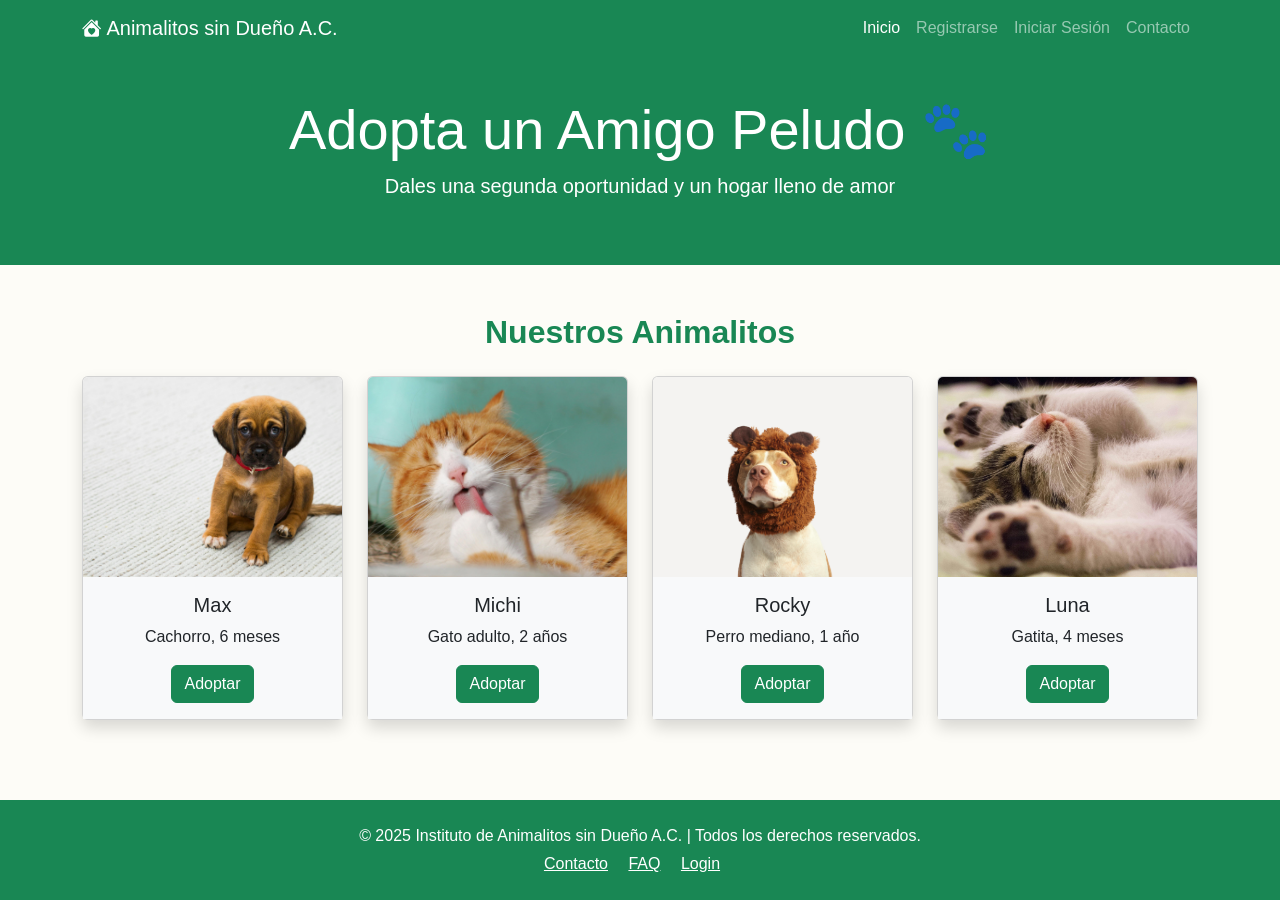
==== index.html @ 4c5079b7 "Primer commit: proyecto de adopción de animalitos" ====
<!DOCTYPE html>
<html lang="es">
<head>
  <meta charset="UTF-8">
  <meta name="viewport" content="width=device-width, initial-scale=1.0">
  <title>Adopción de Animalitos</title>
  <!-- Bootstrap -->
  <link href="https://cdn.jsdelivr.net/npm/bootstrap@5.3.3/dist/css/bootstrap.min.css" rel="stylesheet">
  <!-- Iconos -->
  <link href="https://cdn.jsdelivr.net/npm/bootstrap-icons/font/bootstrap-icons.css" rel="stylesheet">
  <!-- CSS personalizado -->
  <link rel="stylesheet" href="css/estilos.css">
</head>
<body class="d-flex flex-column min-vh-100">

  <!-- Navbar -->
  <header>
    <nav class="navbar navbar-expand-lg navbar-dark bg-success fixed-top">
      <div class="container">
        <a class="navbar-brand" href="index.html">
          <i class="bi bi-house-heart-fill"></i> Animalitos sin Dueño A.C.
        </a>
        <button class="navbar-toggler" type="button" data-bs-toggle="collapse" data-bs-target="#menuNav">
          <span class="navbar-toggler-icon"></span>
        </button>

        <div class="collapse navbar-collapse" id="menuNav">
          <ul class="navbar-nav ms-auto">
            <li class="nav-item"><a class="nav-link active" href="index.html">Inicio</a></li>
            <li class="nav-item"><a class="nav-link" href="html/registro.html">Registrarse</a></li>
            <li class="nav-item"><a class="nav-link" href="html/login.html">Iniciar Sesión</a></li>
            <li class="nav-item"><a class="nav-link" href="html/contacto.html">Contacto</a></li>
          </ul>
        </div>
      </div>
    </nav>
  </header>

  <!-- Hero -->
  <section class="text-center py-5 bg-success text-white mt-5">
    <div class="container">
      <h1 class="display-4">Adopta un Amigo Peludo 🐾</h1>
      <p class="lead">Dales una segunda oportunidad y un hogar lleno de amor</p>
    </div>
  </section>

  <!-- Animales disponibles -->
  <main class="container py-5 flex-grow-1" id="animales">
    <h2 class="text-center mb-4 text-success">Nuestros Animalitos</h2>
    <div class="row g-4">

      <!-- Animal 1 -->
      <div class="col-12 col-sm-6 col-md-4 col-lg-3">
        <div class="card h-100 text-center shadow">
          <img src="img/perro1.jpg" class="card-img-top" alt="Perro cachorro">
          <div class="card-body">
            <h5 class="card-title">Max</h5>
            <p class="card-text">Cachorro, 6 meses</p>
            <button class="btn btn-success adoptar" data-nombre="Max">Adoptar</button>
          </div>
        </div>
      </div>

      <!-- Animal 2 -->
      <div class="col-12 col-sm-6 col-md-4 col-lg-3">
        <div class="card h-100 text-center shadow">
          <img src="img/gato1.jpg" class="card-img-top" alt="Gato adulto">
          <div class="card-body">
            <h5 class="card-title">Michi</h5>
            <p class="card-text">Gato adulto, 2 años</p>
            <button class="btn btn-success adoptar" data-nombre="Michi">Adoptar</button>
          </div>
        </div>
      </div>

      <!-- Animal 3 -->
      <div class="col-12 col-sm-6 col-md-4 col-lg-3">
        <div class="card h-100 text-center shadow">
          <img src="img/perro2.jpg" class="card-img-top" alt="Perro mediano">
          <div class="card-body">
            <h5 class="card-title">Rocky</h5>
            <p class="card-text">Perro mediano, 1 año</p>
            <button class="btn btn-success adoptar" data-nombre="Rocky">Adoptar</button>
          </div>
        </div>
      </div>

      <!-- Animal 4 -->
      <div class="col-12 col-sm-6 col-md-4 col-lg-3">
        <div class="card h-100 text-center shadow">
          <img src="img/gato2.jpg" class="card-img-top" alt="Gato pequeño">
          <div class="card-body">
            <h5 class="card-title">Luna</h5>
            <p class="card-text">Gatita, 4 meses</p>
            <button class="btn btn-success adoptar" data-nombre="Luna">Adoptar</button>
          </div>
        </div>
      </div>

    </div>
  </main>

  <!-- Footer fijo abajo -->
  <footer class="bg-success text-white py-4 mt-auto">
    <div class="container text-center">
      <p class="mb-1">&copy; 2025 Instituto de Animalitos sin Dueño A.C. | Todos los derechos reservados.</p>
      <nav>
        <a href="html/contacto.html" class="text-white me-3">Contacto</a>
        <a href="html/faq.html" class="text-white me-3">FAQ</a>
        <a href="html/login.html" class="text-white me-3">Login</a>
      </nav>
    </div>
  </footer>

  <!-- Modal de Registro -->
  <div class="modal fade" id="registroModal" tabindex="-1" aria-labelledby="registroModalLabel" aria-hidden="true">
    <div class="modal-dialog modal-dialog-centered">
      <div class="modal-content">
        <div class="modal-header bg-success text-white">
          <h5 class="modal-title" id="registroModalLabel">Debes registrarte para adoptar</h5>
          <button type="button" class="btn-close" data-bs-dismiss="modal" aria-label="Cerrar"></button>
        </div>
        <div class="modal-body">
          <p>Para poder adoptar a <span id="animalNombre"></span>, necesitas crear una cuenta.</p>
          <a href="html/registro.html" class="btn btn-success w-100">Ir al registro</a>
        </div>
      </div>
    </div>
  </div>

  <!-- Scripts -->
  <script src="https://cdn.jsdelivr.net/npm/bootstrap@5.3.3/dist/js/bootstrap.bundle.min.js"></script>
  <script src="js/index.js"></script>

</body>
</html>
---- css/estilos.css ----
body {
  background-color: #fdfcf7;
  font-family: 'Segoe UI', Tahoma, Geneva, Verdana, sans-serif;
}

h1, h2 {
  font-weight: bold;
}

.card img {
  height: 200px;
  object-fit: cover;
}

.card-body {
  background-color: #f8f9fa;
}

footer a:hover {
  text-decoration: underline;
}
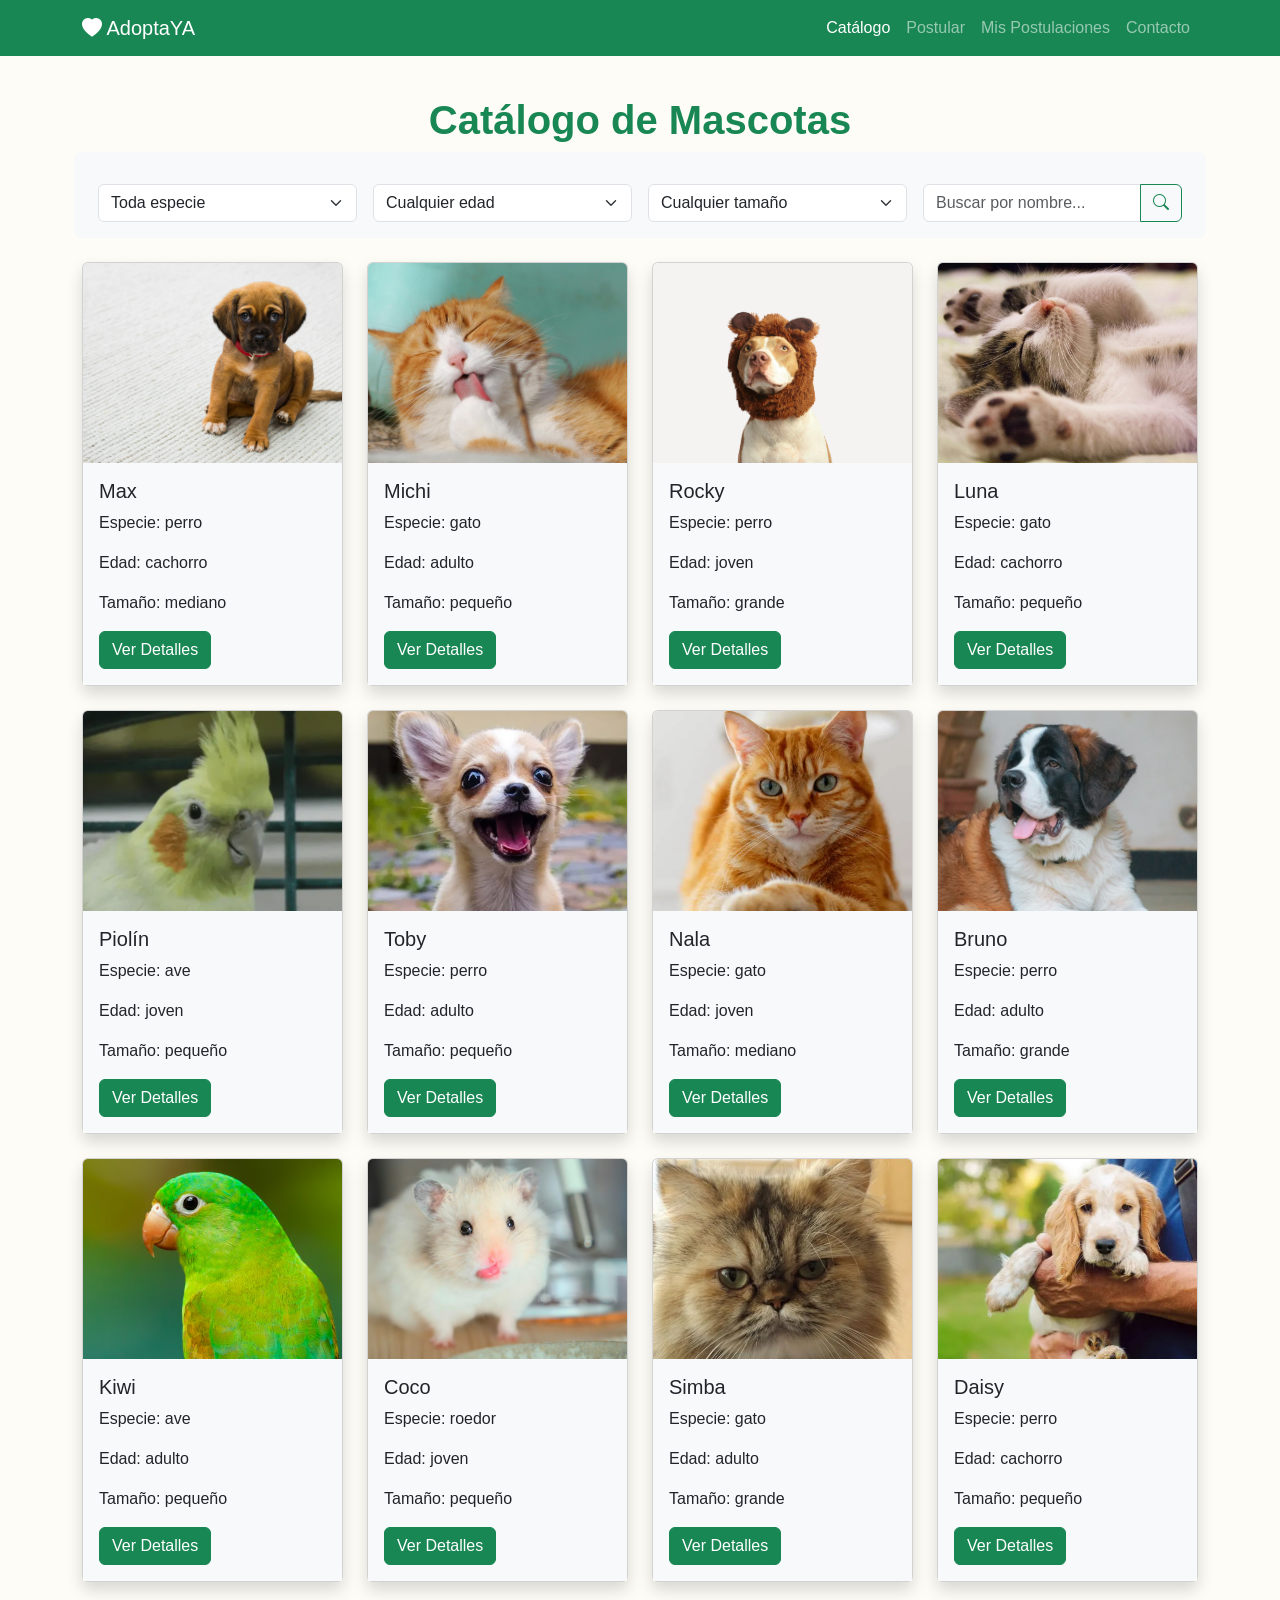
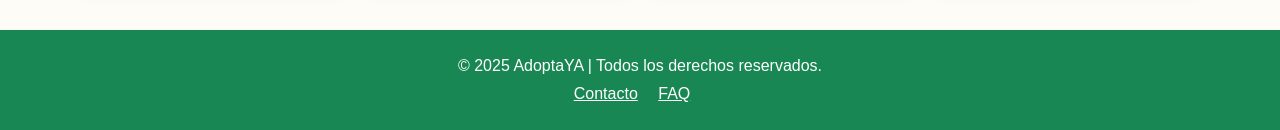
==== commit e28e8bea: "Feat: adapte el proyecto a los requerimientos(requisitos funcionales y logica con js)" ====
--- a/index.html
+++ b/index.html
@@ -3,7 +3,7 @@
 <head>
   <meta charset="UTF-8">
   <meta name="viewport" content="width=device-width, initial-scale=1.0">
-  <title>Adopción de Animalitos</title>
+  <title>AdoptaYA - Catálogo de Mascotas</title>
   <!-- Bootstrap -->
   <link href="https://cdn.jsdelivr.net/npm/bootstrap@5.3.3/dist/css/bootstrap.min.css" rel="stylesheet">
   <!-- Iconos -->
@@ -18,7 +18,7 @@
     <nav class="navbar navbar-expand-lg navbar-dark bg-success fixed-top">
       <div class="container">
         <a class="navbar-brand" href="index.html">
-          <i class="bi bi-house-heart-fill"></i> Animalitos sin Dueño A.C.
+          <i class="bi bi-heart-fill"></i> AdoptaYA
         </a>
         <button class="navbar-toggler" type="button" data-bs-toggle="collapse" data-bs-target="#menuNav">
           <span class="navbar-toggler-icon"></span>
@@ -26,9 +26,9 @@
 
         <div class="collapse navbar-collapse" id="menuNav">
           <ul class="navbar-nav ms-auto">
-            <li class="nav-item"><a class="nav-link active" href="index.html">Inicio</a></li>
-            <li class="nav-item"><a class="nav-link" href="html/registro.html">Registrarse</a></li>
-            <li class="nav-item"><a class="nav-link" href="html/login.html">Iniciar Sesión</a></li>
+            <li class="nav-item"><a class="nav-link active" href="index.html">Catálogo</a></li>
+            <li class="nav-item"><a class="nav-link" href="html/postulacion.html">Postular</a></li>
+            <li class="nav-item"><a class="nav-link" href="html/postulaciones.html">Mis Postulaciones</a></li>
             <li class="nav-item"><a class="nav-link" href="html/contacto.html">Contacto</a></li>
           </ul>
         </div>
@@ -36,101 +36,64 @@
     </nav>
   </header>
 
-  <!-- Hero -->
-  <section class="text-center py-5 bg-success text-white mt-5">
-    <div class="container">
-      <h1 class="display-4">Adopta un Amigo Peludo 🐾</h1>
-      <p class="lead">Dales una segunda oportunidad y un hogar lleno de amor</p>
-    </div>
-  </section>
+  <!-- Catálogo de Mascotas -->
+  <main class="container py-5 flex-grow-1 mt-5">
+    <h1 class="text-center mb-4 text-success">Catálogo de Mascotas</h1>
 
-  <!-- Animales disponibles -->
-  <main class="container py-5 flex-grow-1" id="animales">
-    <h2 class="text-center mb-4 text-success">Nuestros Animalitos</h2>
-    <div class="row g-4">
-
-      <!-- Animal 1 -->
-      <div class="col-12 col-sm-6 col-md-4 col-lg-3">
-        <div class="card h-100 text-center shadow">
-          <img src="img/perro1.jpg" class="card-img-top" alt="Perro cachorro">
-          <div class="card-body">
-            <h5 class="card-title">Max</h5>
-            <p class="card-text">Cachorro, 6 meses</p>
-            <button class="btn btn-success adoptar" data-nombre="Max">Adoptar</button>
-          </div>
+    <!-- Filtros y Búsqueda -->
+    <div class="row mb-4 g-3 align-items-center bg-light p-3 rounded" id="filtros-y-busqueda">
+      <div class="col-md-3">
+        <select class="form-select" id="filtro-especie">
+          <option selected value="">Toda especie</option>
+          <option value="perro">Perros</option>
+          <option value="gato">Gatos</option>
+          <option value="ave">Aves</option>
+        </select>
+      </div>
+      <div class="col-md-3">
+        <select class="form-select" id="filtro-edad">
+          <option selected value="">Cualquier edad</option>
+          <option value="cachorro">Cachorro</option>
+          <option value="joven">Joven</option>
+          <option value="adulto">Adulto</option>
+        </select>
+      </div>
+      <div class="col-md-3">
+        <select class="form-select" id="filtro-tamaño">
+          <option selected value="">Cualquier tamaño</option>
+          <option value="pequeño">Pequeño</option>
+          <option value="mediano">Mediano</option>
+          <option value="grande">Grande</option>
+        </select>
+      </div>
+      <div class="col-md-3">
+        <div class="input-group">
+          <input type="text" class="form-control" placeholder="Buscar por nombre..." id="busqueda-nombre">
+          <button class="btn btn-outline-success" type="button" id="btn-buscar"><i class="bi bi-search"></i></button>
         </div>
       </div>
+    </div>
 
-      <!-- Animal 2 -->
-      <div class="col-12 col-sm-6 col-md-4 col-lg-3">
-        <div class="card h-100 text-center shadow">
-          <img src="img/gato1.jpg" class="card-img-top" alt="Gato adulto">
-          <div class="card-body">
-            <h5 class="card-title">Michi</h5>
-            <p class="card-text">Gato adulto, 2 años</p>
-            <button class="btn btn-success adoptar" data-nombre="Michi">Adoptar</button>
-          </div>
-        </div>
-      </div>
-
-      <!-- Animal 3 -->
-      <div class="col-12 col-sm-6 col-md-4 col-lg-3">
-        <div class="card h-100 text-center shadow">
-          <img src="img/perro2.jpg" class="card-img-top" alt="Perro mediano">
-          <div class="card-body">
-            <h5 class="card-title">Rocky</h5>
-            <p class="card-text">Perro mediano, 1 año</p>
-            <button class="btn btn-success adoptar" data-nombre="Rocky">Adoptar</button>
-          </div>
-        </div>
-      </div>
-
-      <!-- Animal 4 -->
-      <div class="col-12 col-sm-6 col-md-4 col-lg-3">
-        <div class="card h-100 text-center shadow">
-          <img src="img/gato2.jpg" class="card-img-top" alt="Gato pequeño">
-          <div class="card-body">
-            <h5 class="card-title">Luna</h5>
-            <p class="card-text">Gatita, 4 meses</p>
-            <button class="btn btn-success adoptar" data-nombre="Luna">Adoptar</button>
-          </div>
-        </div>
-      </div>
-
+    <!-- Contenedor de Mascotas -->
+    <div class="row g-4" id="catalogo-mascotas">
+      <!-- Las tarjetas de mascotas se insertarán aquí dinámicamente con JS -->
     </div>
   </main>
 
-  <!-- Footer fijo abajo -->
   <footer class="bg-success text-white py-4 mt-auto">
     <div class="container text-center">
-      <p class="mb-1">&copy; 2025 Instituto de Animalitos sin Dueño A.C. | Todos los derechos reservados.</p>
+      <p class="mb-1">&copy; 2025 AdoptaYA | Todos los derechos reservados.</p>
       <nav>
         <a href="html/contacto.html" class="text-white me-3">Contacto</a>
         <a href="html/faq.html" class="text-white me-3">FAQ</a>
-        <a href="html/login.html" class="text-white me-3">Login</a>
       </nav>
     </div>
   </footer>
 
-  <!-- Modal de Registro -->
-  <div class="modal fade" id="registroModal" tabindex="-1" aria-labelledby="registroModalLabel" aria-hidden="true">
-    <div class="modal-dialog modal-dialog-centered">
-      <div class="modal-content">
-        <div class="modal-header bg-success text-white">
-          <h5 class="modal-title" id="registroModalLabel">Debes registrarte para adoptar</h5>
-          <button type="button" class="btn-close" data-bs-dismiss="modal" aria-label="Cerrar"></button>
-        </div>
-        <div class="modal-body">
-          <p>Para poder adoptar a <span id="animalNombre"></span>, necesitas crear una cuenta.</p>
-          <a href="html/registro.html" class="btn btn-success w-100">Ir al registro</a>
-        </div>
-      </div>
-    </div>
-  </div>
-
   <!-- Scripts -->
   <script src="https://cdn.jsdelivr.net/npm/bootstrap@5.3.3/dist/js/bootstrap.bundle.min.js"></script>
   <script src="js/index.js"></script>
+  <script src="js/catalogo.js"></script>
 
 </body>
-</html>
+</html>
--- a/css/estilos.css
+++ b/css/estilos.css
@@ -1,3 +1,74 @@
+
+.table-responsive {
+    overflow-x: auto;
+    -webkit-overflow-scrolling: touch;
+}
+
+/* --- Media Queries--- */
+
+/* (menos de 768px) */
+@media (max-width: 767.98px) {
+    /*filtros del catálogo  */
+    #filtros-y-busqueda .col-md-3 {
+        width: 100%;
+        margin-bottom: 1rem; /* Añadir espacio entre filtros apilados */
+    }
+
+    /* Ajustar contadores */
+    #contadores-adopciones .col-md-4 {
+        width: 100%;
+        margin-bottom: 1rem; 
+    }
+
+    /* Reducir el tamaño de los títulos principales */
+    h1, .display-5 {
+        font-size: 2.2rem; 
+    }
+
+    
+    main.container {
+        padding-top: 2rem !important;
+        padding-bottom: 2rem !important;
+    }
+}
+
+/* Para móviles (menos de 576px) */
+@media (max-width: 576px) {
+  .tabla-postulaciones thead {
+    display: none; 
+  }
+
+  .tabla-postulaciones,
+  .tabla-postulaciones tbody,
+  .tabla-postulaciones tr,
+  .tabla-postulaciones td {
+    display: block;
+    width: 100%;
+  }
+
+  .tabla-postulaciones tr {
+    margin-bottom: 1rem;
+    border: 1px solid #dee2e6;
+    border-radius: 0.5rem;
+    padding: 0.75rem;
+    background-color: #fff;
+  }
+
+  .tabla-postulaciones td {
+    display: flex;
+    justify-content: space-between;
+    align-items: center;
+    padding: 0.4rem 0;
+    border: none; 
+  }
+
+  .tabla-postulaciones td::before {
+    content: attr(data-label); 
+    font-weight: 600;
+    color: #495057;
+  }
+}
+
 body {
   background-color: #fdfcf7;
   font-family: 'Segoe UI', Tahoma, Geneva, Verdana, sans-serif;
@@ -18,4 +89,4 @@
 
 footer a:hover {
   text-decoration: underline;
-}
+}
